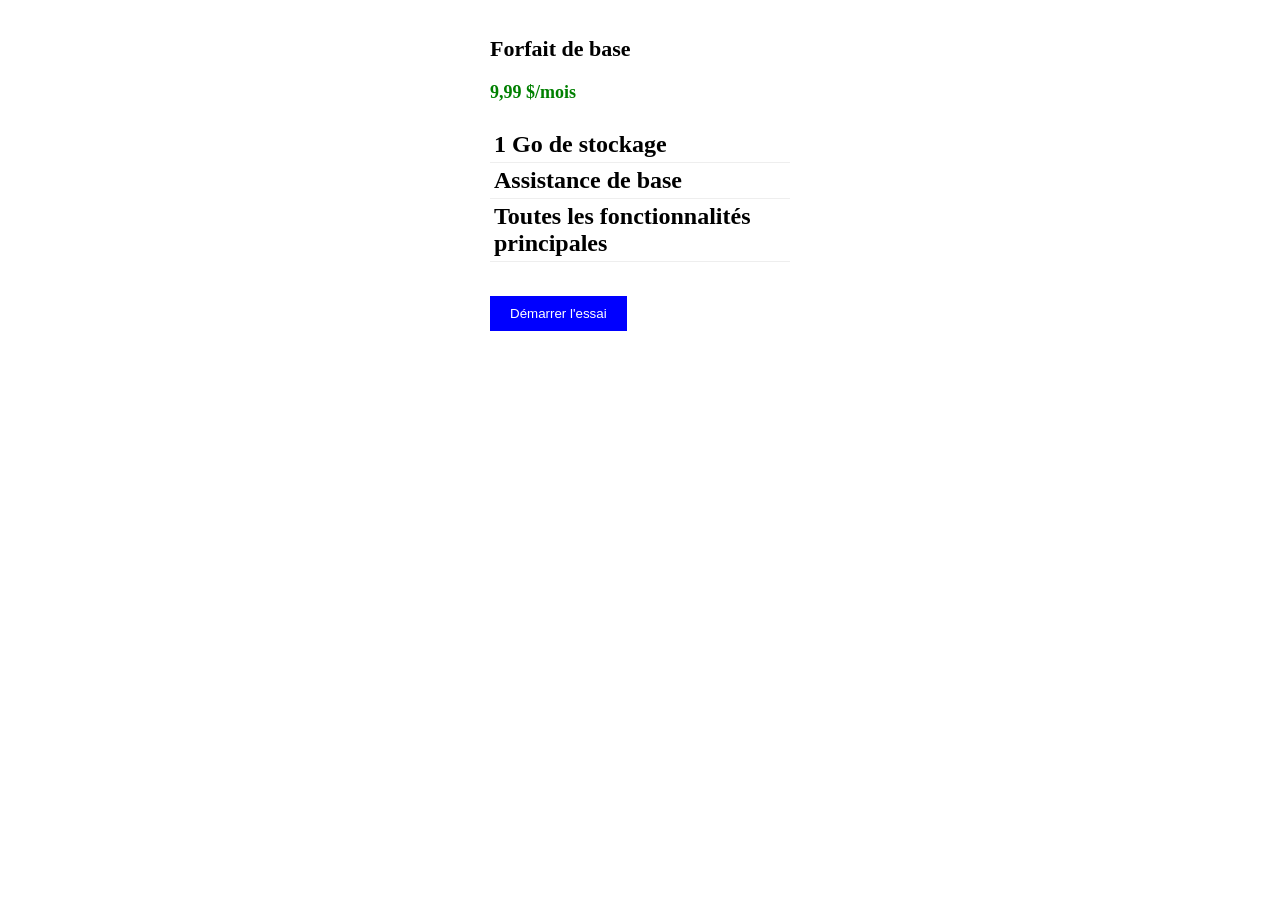
==== index.html @ 7a6c8650 "commit Algo_IA_Bugs" ====
<!DOCTYPE html>
<html>
<head>
<style>
.pricing {
width: 300px;
margin: auto;
background-color: #fff;
box-shdow: 0 0 10px #ccc;
padding: 10px;
text-align: left;
}

.title {
font-size: 22px;
font-weight: bold;
}

.price {
font-size: 18px;
color: green;
}

.features {
list-style: none;
padding-left: 0;
}

.features li {
padding: 4px;
border-bottom: 1px solid #eee;
}

.btn {
background: blue;
color: white;
padding: 10px 20px;
border: none;
margin-top: 10px;
}

.btn:hover {
background: darkblue;
}
</style>
</head>
<body>

<div class="pricing">
<h2 class="title">Forfait de base<h2>
<p class="price">9,99 $/mois</p>

<ul class="features">
<li>1 Go de stockage</li>
<li>Assistance de base</li>
<li>Toutes les fonctionnalités principales</li>
</ul>

<button class="btn">Démarrer l'essai</button>
</div>

</body>
</html>
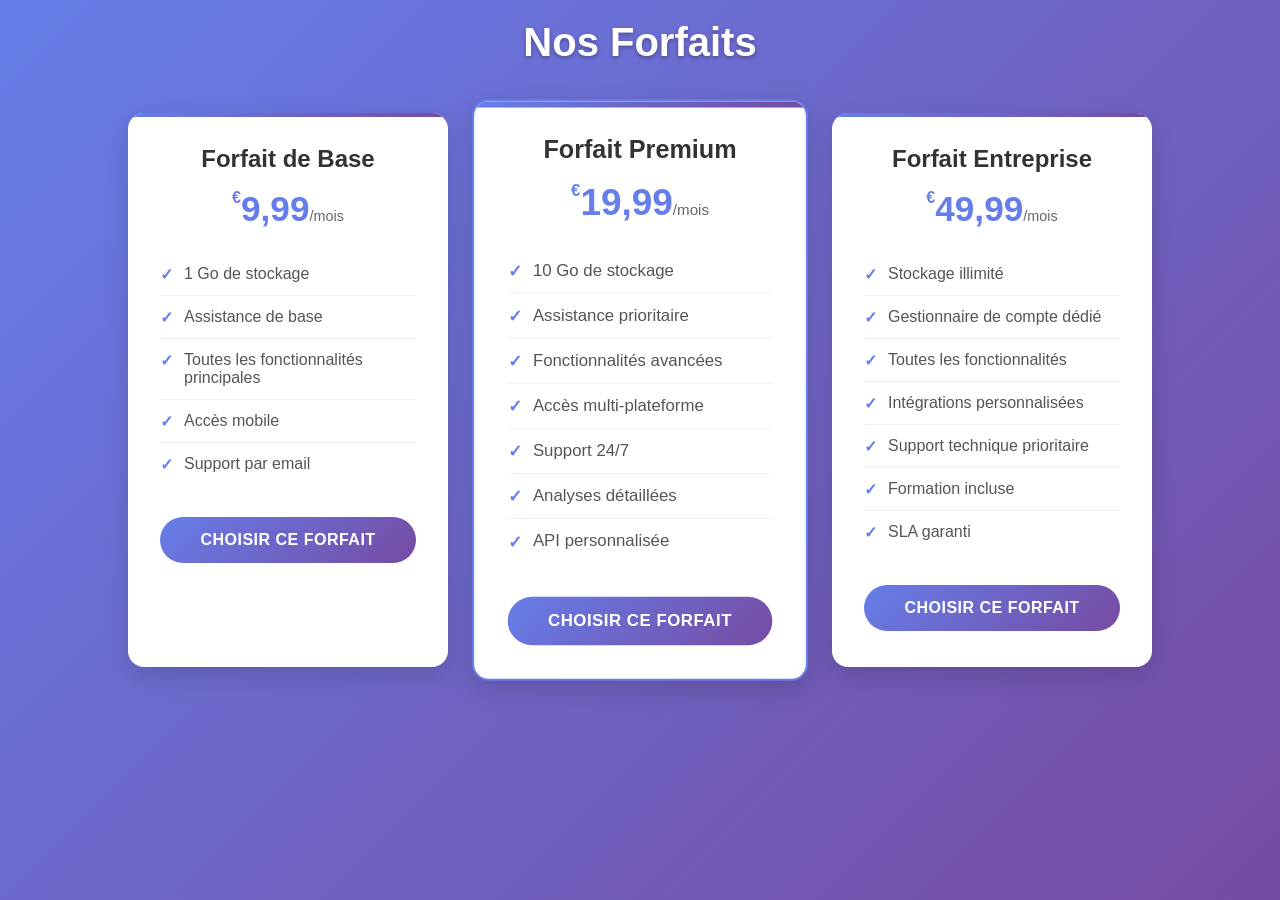
==== commit 1d652737: "Implement dynamic pricing cards with responsive design and interactivity Co-authored-by: ssene07 <ss" ====
--- a/index.html
+++ b/index.html
@@ -1,63 +1,19 @@
 <!DOCTYPE html>
-<html>
+<html lang="fr">
 <head>
-<style>
-.pricing {
-width: 300px;
-margin: auto;
-background-color: #fff;
-box-shdow: 0 0 10px #ccc;
-padding: 10px;
-text-align: left;
-}
-
-.title {
-font-size: 22px;
-font-weight: bold;
-}
-
-.price {
-font-size: 18px;
-color: green;
-}
-
-.features {
-list-style: none;
-padding-left: 0;
-}
-
-.features li {
-padding: 4px;
-border-bottom: 1px solid #eee;
-}
-
-.btn {
-background: blue;
-color: white;
-padding: 10px 20px;
-border: none;
-margin-top: 10px;
-}
-
-.btn:hover {
-background: darkblue;
-}
-</style>
+    <meta charset="UTF-8">
+    <meta name="viewport" content="width=device-width, initial-scale=1.0">
+    <title>Cartes de Tarification</title>
+    <link rel="stylesheet" href="styles.css">
 </head>
 <body>
+    <div class="container">
+        <h1>Nos Forfaits</h1>
+        <div id="pricing-cards-container" class="pricing-cards-container">
+            <!-- Les cartes seront générées dynamiquement par JavaScript -->
+        </div>
+    </div>
 
-<div class="pricing">
-<h2 class="title">Forfait de base<h2>
-<p class="price">9,99 $/mois</p>
-
-<ul class="features">
-<li>1 Go de stockage</li>
-<li>Assistance de base</li>
-<li>Toutes les fonctionnalités principales</li>
-</ul>
-
-<button class="btn">Démarrer l'essai</button>
-</div>
-
+    <script src="script.js"></script>
 </body>
 </html>
--- a/styles.css
+++ b/styles.css
@@ -0,0 +1,164 @@
+/* Reset et styles de base */
+* {
+    margin: 0;
+    padding: 0;
+    box-sizing: border-box;
+}
+
+body {
+    font-family: 'Segoe UI', Tahoma, Geneva, Verdana, sans-serif;
+    background: linear-gradient(135deg, #667eea 0%, #764ba2 100%);
+    min-height: 100vh;
+    padding: 20px;
+}
+
+.container {
+    max-width: 1200px;
+    margin: 0 auto;
+    text-align: center;
+}
+
+h1 {
+    color: white;
+    font-size: 2.5rem;
+    margin-bottom: 3rem;
+    text-shadow: 0 2px 4px rgba(0, 0, 0, 0.3);
+}
+
+.pricing-cards-container {
+    display: flex;
+    justify-content: center;
+    gap: 2rem;
+    flex-wrap: wrap;
+}
+
+/* Styles pour les cartes de tarification */
+.pricing {
+    width: 320px;
+    background-color: #fff;
+    box-shadow: 0 8px 25px rgba(0, 0, 0, 0.15);
+    border-radius: 16px;
+    padding: 2rem;
+    text-align: center;
+    transition: all 0.3s ease;
+    position: relative;
+    overflow: hidden;
+}
+
+.pricing::before {
+    content: '';
+    position: absolute;
+    top: 0;
+    left: 0;
+    right: 0;
+    height: 4px;
+    background: linear-gradient(90deg, #667eea, #764ba2);
+}
+
+.pricing:hover {
+    transform: translateY(-8px);
+    box-shadow: 0 15px 35px rgba(0, 0, 0, 0.2);
+}
+
+.pricing.featured {
+    transform: scale(1.05);
+    border: 2px solid #667eea;
+}
+
+.pricing.featured::before {
+    height: 6px;
+}
+
+.title {
+    font-size: 1.5rem;
+    font-weight: 700;
+    color: #333;
+    margin-bottom: 1rem;
+}
+
+.price {
+    font-size: 2.2rem;
+    font-weight: 800;
+    color: #667eea;
+    margin-bottom: 1.5rem;
+}
+
+.price .currency {
+    font-size: 1rem;
+    vertical-align: top;
+}
+
+.price .period {
+    font-size: 0.9rem;
+    color: #666;
+    font-weight: 400;
+}
+
+.features {
+    list-style: none;
+    margin-bottom: 2rem;
+    text-align: left;
+}
+
+.features li {
+    padding: 0.75rem 0;
+    border-bottom: 1px solid #f0f0f0;
+    color: #555;
+    position: relative;
+    padding-left: 1.5rem;
+}
+
+.features li::before {
+    content: '✓';
+    position: absolute;
+    left: 0;
+    color: #667eea;
+    font-weight: bold;
+}
+
+.features li:last-child {
+    border-bottom: none;
+}
+
+.btn {
+    background: linear-gradient(135deg, #667eea 0%, #764ba2 100%);
+    color: white;
+    padding: 0.875rem 2rem;
+    border: none;
+    border-radius: 25px;
+    font-size: 1rem;
+    font-weight: 600;
+    cursor: pointer;
+    transition: all 0.3s ease;
+    width: 100%;
+    text-transform: uppercase;
+    letter-spacing: 0.5px;
+}
+
+.btn:hover {
+    background: linear-gradient(135deg, #5a67d8 0%, #6b46c1 100%);
+    transform: translateY(-2px);
+    box-shadow: 0 5px 15px rgba(102, 126, 234, 0.4);
+}
+
+.btn:active {
+    transform: translateY(0);
+}
+
+/* Responsive design */
+@media (max-width: 768px) {
+    .pricing-cards-container {
+        flex-direction: column;
+        align-items: center;
+    }
+    
+    .pricing {
+        width: 100%;
+        max-width: 320px;
+    }
+    
+    h1 {
+        font-size: 2rem;
+        margin-bottom: 2rem;
+    }
+}
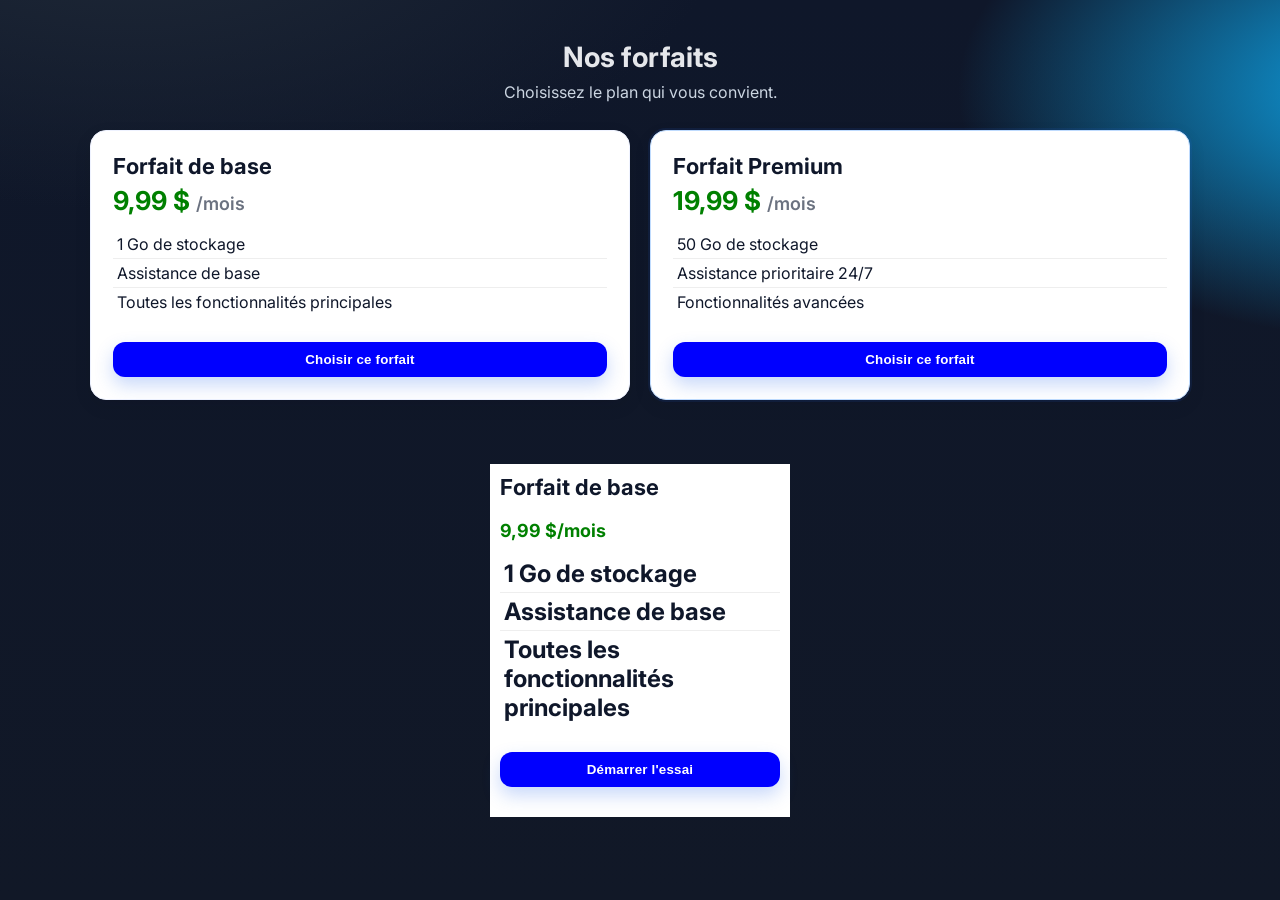
==== commit 2762053c: "Create pricing page with responsive design and dynamic card generation Co-authored-by: ssene07 <ssen" ====
--- a/index.html
+++ b/index.html
@@ -1,19 +1,100 @@
 <!DOCTYPE html>
 <html lang="fr">
 <head>
-    <meta charset="UTF-8">
-    <meta name="viewport" content="width=device-width, initial-scale=1.0">
-    <title>Cartes de Tarification</title>
-    <link rel="stylesheet" href="styles.css">
+    <meta charset="utf-8" />
+    <meta name="viewport" content="width=device-width, initial-scale=1" />
+    <title>Tarification</title>
+    <link rel="preconnect" href="https://fonts.googleapis.com">
+    <link rel="preconnect" href="https://fonts.gstatic.com" crossorigin>
+    <link href="https://fonts.googleapis.com/css2?family=Inter:wght@400;600;700&display=swap" rel="stylesheet">
+    <link rel="stylesheet" href="./styles.css" />
+    <script src="./script.js" defer></script>
+    <meta name="description" content="Cartes de tarification avec design moderne et code réutilisable." />
 </head>
 <body>
-    <div class="container">
-        <h1>Nos Forfaits</h1>
-        <div id="pricing-cards-container" class="pricing-cards-container">
-            <!-- Les cartes seront générées dynamiquement par JavaScript -->
-        </div>
-    </div>
+    <main class="page">
+        <header class="page-header">
+            <h1 class="page-title">Nos forfaits</h1>
+            <p class="page-subtitle">Choisissez le plan qui vous convient.</p>
+        </header>
 
-    <script src="script.js"></script>
+        <section class="pricing-grid" id="pricingGrid" aria-label="Options de tarification">
+            <noscript>
+                <article class="pricing-card">
+                    <h2 class="title">Forfait de base</h2>
+                    <p class="price"><span class="amount">9,99&nbsp;$</span><span class="period">/mois</span></p>
+                    <ul class="features">
+                        <li>1 Go de stockage</li>
+                        <li>Assistance de base</li>
+                        <li>Toutes les fonctionnalités principales</li>
+                    </ul>
+                    <button class="btn" type="button">Démarrer l'essai</button>
+                </article>
+            </noscript>
+        </section>
+    </main>
+</body>
+</html>
+<!DOCTYPE html>
+<html>
+<head>
+<style>
+.pricing {
+width: 300px;
+margin: auto;
+background-color: #fff;
+box-shdow: 0 0 10px #ccc;
+padding: 10px;
+text-align: left;
+}
+
+.title {
+font-size: 22px;
+font-weight: bold;
+}
+
+.price {
+font-size: 18px;
+color: green;
+}
+
+.features {
+list-style: none;
+padding-left: 0;
+}
+
+.features li {
+padding: 4px;
+border-bottom: 1px solid #eee;
+}
+
+.btn {
+background: blue;
+color: white;
+padding: 10px 20px;
+border: none;
+margin-top: 10px;
+}
+
+.btn:hover {
+background: darkblue;
+}
+</style>
+</head>
+<body>
+
+<div class="pricing">
+<h2 class="title">Forfait de base<h2>
+<p class="price">9,99 $/mois</p>
+
+<ul class="features">
+<li>1 Go de stockage</li>
+<li>Assistance de base</li>
+<li>Toutes les fonctionnalités principales</li>
+</ul>
+
+<button class="btn">Démarrer l'essai</button>
+</div>
+
 </body>
 </html>
--- a/styles.css
+++ b/styles.css
@@ -1,119 +1,114 @@
-/* Reset et styles de base */
-* {
-    margin: 0;
-    padding: 0;
-    box-sizing: border-box;
+:root {
+    --bg: #0f172a;
+    --bg-accent: #111827;
+    --card-bg: #ffffff;
+    --text: #0f172a;
+    --muted: #6b7280;
+    --brand: #2563eb;
+    --brand-600: #1d4ed8;
+    --success: #16a34a;
+    --ring: rgba(37, 99, 235, 0.35);
+    --shadow-sm: 0 6px 18px rgba(2, 6, 23, 0.08);
+    --shadow-md: 0 14px 30px rgba(2, 6, 23, 0.12);
+    --radius: 16px;
 }
 
+* { box-sizing: border-box; }
+
+html, body { height: 100%; }
+
 body {
-    font-family: 'Segoe UI', Tahoma, Geneva, Verdana, sans-serif;
-    background: linear-gradient(135deg, #667eea 0%, #764ba2 100%);
-    min-height: 100vh;
-    padding: 20px;
+    margin: 0;
+    font-family: 'Inter', system-ui, -apple-system, Segoe UI, Roboto, Helvetica, Arial, 'Apple Color Emoji', 'Segoe UI Emoji';
+    color: var(--text);
+    background: radial-gradient(1200px 600px at 10% -10%, #1f2937 0%, transparent 50%),
+                radial-gradient(900px 500px at 110% 10%, #0ea5e9 0%, transparent 50%),
+                linear-gradient(180deg, var(--bg) 0%, var(--bg-accent) 100%);
 }
 
-.container {
-    max-width: 1200px;
-    margin: 0 auto;
-    text-align: center;
+.page {
+    padding: 40px 20px 64px;
 }
 
-h1 {
-    color: white;
-    font-size: 2.5rem;
-    margin-bottom: 3rem;
-    text-shadow: 0 2px 4px rgba(0, 0, 0, 0.3);
+.page-header {
+    text-align: center;
+    color: #e5e7eb;
+    margin-bottom: 28px;
 }
 
-.pricing-cards-container {
-    display: flex;
-    justify-content: center;
-    gap: 2rem;
-    flex-wrap: wrap;
+.page-title {
+    margin: 0 0 8px 0;
+    font-size: 28px;
+    font-weight: 700;
 }
 
-/* Styles pour les cartes de tarification */
-.pricing {
-    width: 320px;
-    background-color: #fff;
-    box-shadow: 0 8px 25px rgba(0, 0, 0, 0.15);
-    border-radius: 16px;
-    padding: 2rem;
-    text-align: center;
-    transition: all 0.3s ease;
-    position: relative;
-    overflow: hidden;
+.page-subtitle {
+    margin: 0;
+    color: #cbd5e1;
 }
 
-.pricing::before {
-    content: '';
-    position: absolute;
-    top: 0;
-    left: 0;
-    right: 0;
-    height: 4px;
-    background: linear-gradient(90deg, #667eea, #764ba2);
+.pricing-grid {
+    width: 100%;
+    max-width: 1100px;
+    margin: 0 auto;
+    display: grid;
+    grid-template-columns: repeat(auto-fit, minmax(260px, 1fr));
+    gap: 20px;
 }
 
-.pricing:hover {
-    transform: translateY(-8px);
-    box-shadow: 0 15px 35px rgba(0, 0, 0, 0.2);
+.pricing-card {
+    background-color: var(--card-bg);
+    border-radius: var(--radius);
+    padding: 22px;
+    box-shadow: var(--shadow-sm);
+    border: 1px solid #eef2ff;
+    transition: box-shadow 220ms ease, transform 220ms ease, border-color 220ms ease;
+    will-change: transform;
 }
 
-.pricing.featured {
-    transform: scale(1.05);
-    border: 2px solid #667eea;
+.pricing-card:hover,
+.pricing-card:focus-within {
+    transform: translateY(-4px);
+    box-shadow: var(--shadow-md);
+    border-color: #dbeafe;
 }
 
-.pricing.featured::before {
-    height: 6px;
+.pricing-card.is-featured {
+    outline: 2px solid rgba(37, 99, 235, 0.1);
+    border-color: #bfdbfe;
 }
 
 .title {
-    font-size: 1.5rem;
+    margin: 0 0 6px 0;
+    font-size: 20px;
     font-weight: 700;
-    color: #333;
-    margin-bottom: 1rem;
 }
 
 .price {
-    font-size: 2.2rem;
-    font-weight: 800;
-    color: #667eea;
-    margin-bottom: 1.5rem;
+    margin: 0 0 14px 0;
+    color: var(--success);
 }
 
-.price .currency {
-    font-size: 1rem;
-    vertical-align: top;
+.price .amount {
+    font-size: 26px;
+    font-weight: 700;
 }
 
 .price .period {
-    font-size: 0.9rem;
-    color: #666;
-    font-weight: 400;
+    margin-left: 6px;
+    color: var(--muted);
+    font-weight: 600;
 }
 
 .features {
     list-style: none;
-    margin-bottom: 2rem;
-    text-align: left;
+    padding: 0;
+    margin: 0 0 16px 0;
 }
 
 .features li {
-    padding: 0.75rem 0;
-    border-bottom: 1px solid #f0f0f0;
-    color: #555;
-    position: relative;
-    padding-left: 1.5rem;
-}
-
-.features li::before {
-    content: '✓';
-    position: absolute;
-    left: 0;
-    color: #667eea;
-    font-weight: bold;
+    padding: 8px 0;
+    border-bottom: 1px solid #eef2f7;
 }
 
 .features li:last-child {
@@ -121,44 +116,34 @@
 }
 
 .btn {
-    background: linear-gradient(135deg, #667eea 0%, #764ba2 100%);
-    color: white;
-    padding: 0.875rem 2rem;
+    appearance: none;
+    display: inline-block;
+    width: 100%;
+    text-align: center;
+    background: linear-gradient(180deg, var(--brand) 0%, var(--brand-600) 100%);
+    color: #ffffff;
+    padding: 12px 18px;
     border: none;
-    border-radius: 25px;
-    font-size: 1rem;
-    font-weight: 600;
+    border-radius: 12px;
+    font-weight: 700;
+    letter-spacing: 0.2px;
     cursor: pointer;
-    transition: all 0.3s ease;
-    width: 100%;
-    text-transform: uppercase;
-    letter-spacing: 0.5px;
+    transition: transform 160ms ease, box-shadow 160ms ease, filter 160ms ease;
+    box-shadow: 0 8px 18px rgba(37, 99, 235, 0.25);
 }
 
 .btn:hover {
-    background: linear-gradient(135deg, #5a67d8 0%, #6b46c1 100%);
     transform: translateY(-2px);
-    box-shadow: 0 5px 15px rgba(102, 126, 234, 0.4);
+    box-shadow: 0 12px 24px rgba(37, 99, 235, 0.30);
+    filter: brightness(1.02);
 }
 
 .btn:active {
     transform: translateY(0);
+    box-shadow: 0 6px 14px rgba(37, 99, 235, 0.22);
 }
 
-/* Responsive design */
-@media (max-width: 768px) {
-    .pricing-cards-container {
-        flex-direction: column;
-        align-items: center;
-    }
-    
-    .pricing {
-        width: 100%;
-        max-width: 320px;
-    }
-    
-    h1 {
-        font-size: 2rem;
-        margin-bottom: 2rem;
-    }
-}+.btn:focus-visible {
+    outline: 3px solid var(--ring);
+    outline-offset: 2px;
+}
